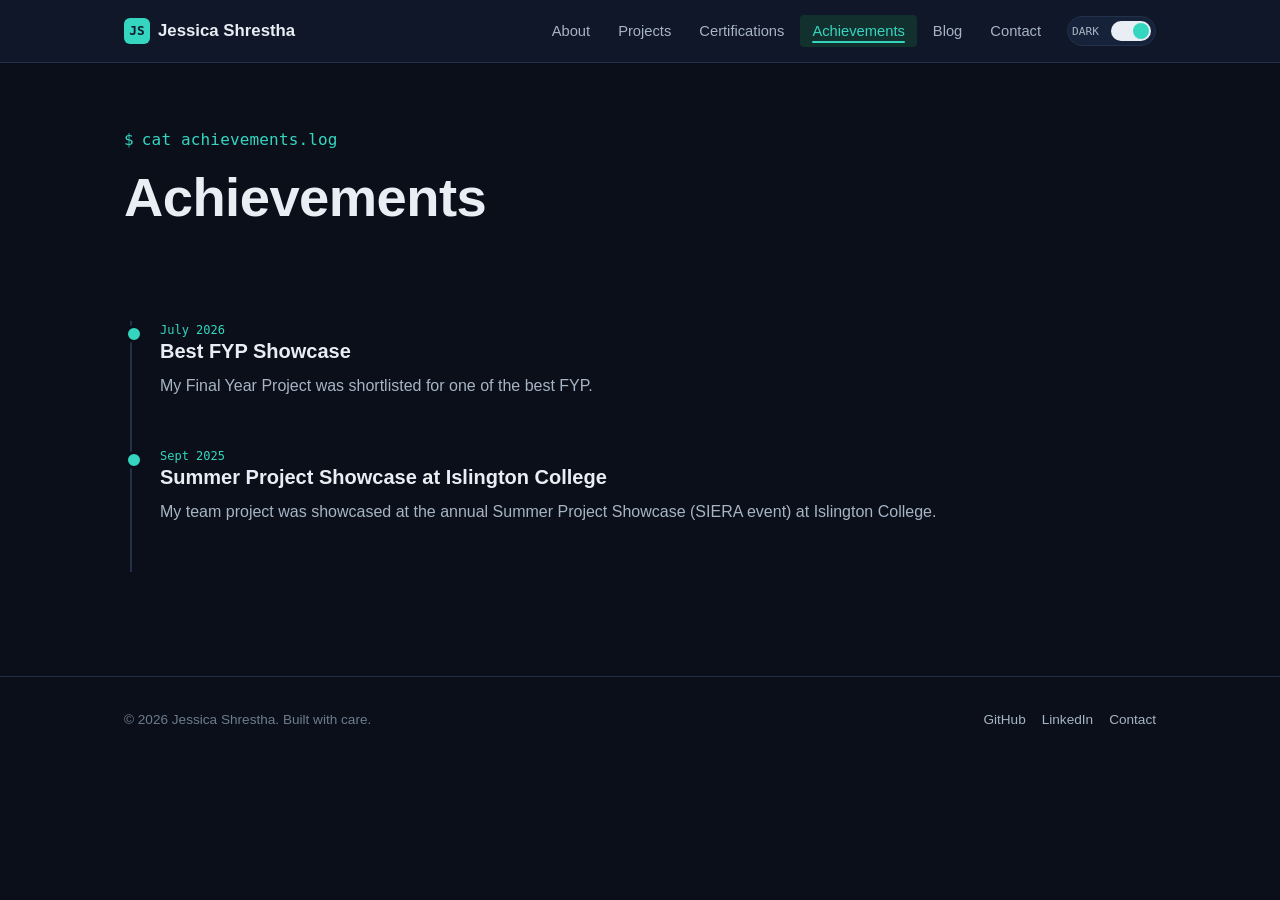
==== achievements.html @ 0f310fb1 "Refined Portfolio" ====
<!DOCTYPE html>
<html lang="en" data-theme="dark">
<head>
<meta charset="UTF-8">
<meta name="viewport" content="width=device-width, initial-scale=1.0">
<title>Achievements — Jessica Shrestha</title>
<meta name="description" content="Awards, competitions, and milestones — Jessica Shrestha.">
<meta http-equiv="Content-Security-Policy" content="default-src 'self'; script-src 'self'; style-src 'self' https://fonts.googleapis.com; font-src https://fonts.gstatic.com; img-src 'self' data:; connect-src 'self'; object-src 'none'; base-uri 'self'; frame-ancestors 'none'; form-action 'self'">
<meta name="referrer" content="strict-origin-when-cross-origin">
<meta name="robots" content="index, follow">
<link rel="preconnect" href="https://fonts.googleapis.com">
<link rel="preconnect" href="https://fonts.gstatic.com" crossorigin>
<link href="https://fonts.googleapis.com/css2?family=Space+Grotesk:wght@500;600;700&family=Inter:wght@400;500;600&family=IBM+Plex+Mono:wght@400;500&display=swap" rel="stylesheet">
<link rel="stylesheet" href="css/tokens.css">
<link rel="stylesheet" href="css/style.css">
</head>
<body>

<nav class="nav">
  <div class="nav__inner">
    <a href="index.html" class="brand"><span class="brand__mark">JS</span> Jessica Shrestha</a>
    <div class="nav__right">
      <ul class="nav__links">
        <li><a href="index.html">About</a></li>
        <li><a href="projects.html">Projects</a></li>
        <li><a href="certifications.html">Certifications</a></li>
        <li><a href="achievements.html">Achievements</a></li>
        <li><a href="blogs.html">Blog</a></li>
        <li><a href="contact.html">Contact</a></li>
      </ul>
      <button class="theme-switch" aria-pressed="true" aria-label="Toggle dark mode">
        <span class="theme-switch__label">DARK</span>
        <span class="theme-switch__track"><span class="theme-switch__thumb"></span></span>
      </button>
      <button class="nav__toggle" aria-expanded="false" aria-label="Toggle navigation menu">☰</button>
    </div>
  </div>
</nav>

<header class="section section--tight">
  <div class="container">
    <p class="eyebrow">cat achievements.log</p>
    <h1>Achievements</h1>
    <p class="lede"> </p>
  </div>
</header>

<section class="section">
  <div class="container">
    <div class="timeline">

      <div class="timeline__item">
        <div class="timeline__date">July 2026</div>
        <h3>Best FYP Showcase</h3>
        <p>My Final Year Project was shortlisted for one of the best FYP.</p>
      </div>

      <div class="timeline__item">
        <div class="timeline__date">Sept 2025</div>
        <h3>Summer Project Showcase at Islington College</h3>
        <p>My team project was showcased at the annual Summer Project Showcase (SIERA event) at Islington College.</p>
      </div>

    

    </div>
  </div>
</section>

<footer class="footer">
  <div class="container footer__inner">
    <span>&copy; 2026 Jessica Shrestha. Built with care.</span>
    <div class="footer__links">
      <a href="https://github.com/jesi964" target="_blank" rel="noopener noreferrer">GitHub</a>
      <a href="https://www.linkedin.com/in/jessicashrestha/" target="_blank" rel="noopener noreferrer">LinkedIn</a>
      <a href="contact.html">Contact</a>
    </div>
  </div>
</footer>

<script src="js/theme.js"></script>
<script src="js/main.js"></script>
</body>
</html>
---- css/tokens.css ----
/* ============================================
   DESIGN TOKENS — Jessica Shrestha Portfolio
   Theme: "Secure by design" — SOC dashboard meets
   clean editorial. Light default, dark optional.
   ============================================ */

:root {
  /* -- Light mode (default) -- */
  --bg: #F5F8F9;
  --surface: #FFFFFF;
  --surface-alt: #ECF1F3;
  --ink: #101820;
  --ink-soft: #4A5560;
  --ink-faint: #7C8892;
  --accent: #0F7173;
  --accent-strong: #0A5254;
  --accent-soft: #DCEEEE;
  --warn: #B4790A;
  --warn-soft: #FBF0DA;
  --ok: #26773B;
  --ok-soft: #E1F2E4;
  --danger: #B3261E;
  --danger-soft: #FBE4E2;
  --border: #DCE3E6;
  --border-strong: #C2CCD1;
  --shadow: 0 1px 2px rgba(16, 24, 32, 0.04), 0 8px 24px rgba(16, 24, 32, 0.06);
  --radius-sm: 4px;
  --radius-md: 8px;
  --radius-lg: 14px;

  --font-display: 'Space Grotesk', 'Segoe UI', sans-serif;
  --font-body: 'Inter', 'Segoe UI', sans-serif;
  --font-mono: 'IBM Plex Mono', 'Consolas', monospace;

  color-scheme: light;
}

html[data-theme="dark"] {
  --bg: #0A0F1A;
  --surface: #111A2B;
  --surface-alt: #16213500;
  --surface-alt: #16213A;
  --ink: #E9EEF4;
  --ink-soft: #A7B4C4;
  --ink-faint: #6E7C8E;
  --accent: #35D6C0;
  --accent-strong: #7EEFDD;
  --accent-soft: #12302E;
  --warn: #F2B705;
  --warn-soft: #2E2610;
  --ok: #4ADE80;
  --ok-soft: #12301D;
  --danger: #F87171;
  --danger-soft: #331616;
  --border: #223049;
  --border-strong: #2F4064;
  --shadow: 0 1px 2px rgba(0, 0, 0, 0.3), 0 12px 32px rgba(0, 0, 0, 0.35);

  color-scheme: dark;
}

* { box-sizing: border-box; }

html { scroll-behavior: smooth; }

@media (prefers-reduced-motion: reduce) {
  html { scroll-behavior: auto; }
  *, *::before, *::after {
    animation-duration: 0.001ms !important;
    animation-iteration-count: 1 !important;
    transition-duration: 0.001ms !important;
  }
}
---- css/style.css ----
/* ============================================
   BASE
   ============================================ */
body {
  margin: 0;
  background: var(--bg);
  color: var(--ink);
  font-family: var(--font-body);
  font-size: 16px;
  line-height: 1.6;
  transition: background 0.25s ease, color 0.25s ease;
}

img { max-width: 100%; display: block; }

a { color: var(--accent); text-decoration: none; }
a:hover { text-decoration: underline; }

h1, h2, h3, h4 {
  font-family: var(--font-display);
  color: var(--ink);
  line-height: 1.15;
  margin: 0 0 0.5em;
}

h1 { font-size: clamp(2.2rem, 5vw, 3.4rem); letter-spacing: -0.01em; }
h2 { font-size: clamp(1.6rem, 3vw, 2.2rem); letter-spacing: -0.01em; }
h3 { font-size: 1.25rem; }

p { color: var(--ink-soft); margin: 0 0 1em; }

.mono {
  font-family: var(--font-mono);
  font-size: 0.82rem;
  letter-spacing: 0.02em;
}

.eyebrow {
  font-family: var(--font-mono);
  font-size: 1rem;
  color: var(--accent);
  text-transform: none;
  letter-spacing: 0.01em;
  display: inline-flex;
  align-items: center;
  gap: 0.5em;
  margin-bottom: 0.9em;
}
.eyebrow::before { content: "$";  }

.container {
  max-width: 1080px;
  margin: 0 auto;
  padding: 0 24px;
}

/* Visible keyboard focus everywhere */
a:focus-visible, button:focus-visible, input:focus-visible,
textarea:focus-visible, [tabindex]:focus-visible {
  outline: 2px solid var(--accent);
  outline-offset: 3px;
  border-radius: 3px;
}

/* ============================================
   NAV
   ============================================ */
.nav {
  position: sticky;
  top: 0;
  z-index: 40;
  background: color-mix(in srgb, var(--surface) 88%, transparent);
  backdrop-filter: blur(10px);
  border-bottom: 1px solid var(--border);
}

.nav__inner {
  max-width: 1080px;
  margin: 0 auto;
  padding: 16px 24px;
  display: flex;
  align-items: center;
  justify-content: space-between;
  gap: 16px;
}

.brand {
  font-family: var(--font-display);
  font-weight: 600;
  font-size: 1.05rem;
  color: var(--ink);
  display: inline-flex;
  align-items: center;
  gap: 8px;
}
.brand:hover { text-decoration: none; }
.brand__mark {
  width: 26px; height: 26px;
  border-radius: 6px;
  background: var(--accent);
  color: var(--surface);
  display: inline-flex;
  align-items: center;
  justify-content: center;
  font-family: var(--font-mono);
  font-size: 0.8rem;
  font-weight: 700;
}

.nav__right {
  display: flex;
  align-items: center;
  gap: 14px;
}

.nav__links {
  display: flex;
  align-items: center;
  gap: 4px;
  list-style: none;
  margin: 0;
  padding: 0;
}

.nav__links a {
  color: var(--ink-soft);
  font-size: 0.92rem;
  font-weight: 500;
  padding: 8px 12px;
  border-radius: var(--radius-sm);
  position: relative;
  transition: color 0.15s ease;
}
.nav__links a::after {
  content: "";
  position: absolute;
  left: 12px; right: 12px; bottom: 4px;
  height: 2px;
  background: var(--accent);
  border-radius: 2px;
  transform: scaleX(0);
  transform-origin: left;
  transition: transform 0.22s cubic-bezier(.22,1,.36,1);
}
.nav__links a:hover { color: var(--ink); text-decoration: none; }
.nav__links a:hover::after { transform: scaleX(1); }
.nav__links a[aria-current="page"] {
  color: var(--accent);
  background: var(--accent-soft);
}
.nav__links a[aria-current="page"]::after { transform: scaleX(1); }

.nav__toggle {
  display: none;
  background: none;
  border: 1px solid var(--border-strong);
  border-radius: var(--radius-sm);
  padding: 8px 10px;
  cursor: pointer;
  color: var(--ink);
}

/* Theme switch — styled like a terminal power toggle */
.theme-switch {
  display: inline-flex;
  align-items: center;
  gap: 8px;
  background: var(--surface-alt);
  border: 1px solid var(--border);
  border-radius: 999px;
  padding: 4px;
  cursor: pointer;
  font-family: var(--font-mono);
  font-size: 0.7rem;
  transition: border-color 0.15s ease, transform 0.15s cubic-bezier(.34,1.56,.64,1);
}
.theme-switch:hover { border-color: var(--accent); }
.theme-switch:active { transform: scale(0.94); }
.theme-switch__track {
  width: 40px; height: 20px;
  border-radius: 999px;
  background: var(--ink);
  position: relative;
  transition: background 0.2s ease;
}
.theme-switch__thumb {
  position: absolute;
  top: 2px; left: 2px;
  width: 16px; height: 16px;
  border-radius: 50%;
  background: var(--accent);
  transition: transform 0.28s cubic-bezier(.34,1.56,.64,1);
}
html[data-theme="dark"] .theme-switch__thumb { transform: translateX(20px); }
.theme-switch__label { color: var(--ink-soft); padding-right: 4px; }

/* ============================================
   HERO
   ============================================ */
.hero {
  padding: 72px 0 56px;
  border-bottom: 1px solid var(--border);
}
.hero__grid {
  display: grid;
  grid-template-columns: 1.3fr 0.9fr;
  gap: 48px;
  align-items: center;
}
.hero__tagline { font-size: 1.1rem; max-width: 46ch; }
.hero__actions { display: flex; gap: 12px; margin-top: 24px; flex-wrap: wrap; }

.hero__terminal-wrap { position: relative; }

.hero__terminal {
  background: var(--ink);
  color: #C9E8E4;
  border-radius: var(--radius-lg);
  padding: 20px 22px;
  font-family: var(--font-mono);
  font-size: 0.82rem;
  box-shadow: var(--shadow);
  line-height: 1.7;
  min-height: 176px;
  cursor: pointer;
  transition: box-shadow 0.2s ease, transform 0.2s cubic-bezier(.22,1,.36,1);
}
.hero__terminal:hover { box-shadow: 0 16px 34px -14px color-mix(in srgb, var(--accent) 45%, transparent), var(--shadow); }
.hero__terminal:active { transform: scale(0.995); }
html[data-theme="dark"] .hero__terminal { background: #050810; border: 1px solid var(--border); }
.hero__terminal .dim { color: #6E8B87; }
.hero__terminal .accent { color: #35D6C0; }
.hero__terminal .caret {
  display: inline-block; width: 7px; height: 14px;
  background: #35D6C0; vertical-align: -2px;
  animation: blink 1.1s step-end infinite;
}
@keyframes blink { 50% { opacity: 0; } }

.hero__terminal-hint {
  text-align: right;
  color: var(--ink-faint);
  margin-top: 8px;
  opacity: 0.8;
}

/* ============================================
   PET MASCOT
   ============================================ */
.pet {
  position: absolute;
  right: -18px;
  bottom: -34px;
  background: none;
  border: none;
  padding: 0;
  cursor: pointer;
  line-height: 0;
  filter: drop-shadow(0 8px 14px rgba(0,0,0,0.18));
}
.pet svg { display: block; animation: pet-bob 3.2s ease-in-out infinite; }
.pet:hover svg { animation-duration: 1s; }

.pet__eyes ellipse { animation: pet-blink 4.5s ease-in-out infinite; transform-origin: center; }
.pet__tail {
  fill: var(--accent-strong);
  transform-origin: 18px 72px;
  animation: pet-tail 2.6s ease-in-out infinite;
}

@keyframes pet-bob {
  0%, 100% { transform: translateY(0); }
  50% { transform: translateY(-5px); }
}
@keyframes pet-blink {
  0%, 92%, 100% { transform: scaleY(1); }
  95% { transform: scaleY(0.1); }
}
@keyframes pet-tail {
  0%, 100% { transform: rotate(0deg); }
  50% { transform: rotate(-16deg); }
}

.pet--bounce svg { animation: pet-pounce 0.5s cubic-bezier(.34,1.56,.64,1); }
@keyframes pet-pounce {
  0% { transform: scale(1) translateY(0); }
  40% { transform: scale(0.92, 1.08) translateY(-10px); }
  100% { transform: scale(1) translateY(0); }
}

.pet__bubble {
  position: absolute;
  bottom: 100%;
  right: 0;
  margin-bottom: 10px;
  background: var(--surface);
  color: var(--ink);
  border: 1px solid var(--border);
  border-radius: var(--radius-md);
  padding: 8px 12px;
  font-family: var(--font-body);
  font-size: 0.78rem;
  font-weight: 500;
  white-space: nowrap;
  box-shadow: var(--shadow);
  opacity: 0;
  transform: translateY(6px) scale(0.95);
  transform-origin: bottom right;
  transition: opacity 0.18s ease, transform 0.18s cubic-bezier(.34,1.56,.64,1);
  pointer-events: none;
}
.pet__bubble.is-visible { opacity: 1; transform: translateY(0) scale(1); }
.pet__bubble::after {
  content: "";
  position: absolute;
  top: 100%; right: 18px;
  border: 6px solid transparent;
  border-top-color: var(--surface);
}

@media (max-width: 520px) {
  .pet { transform: scale(0.8); right: -10px; bottom: -22px; }
  .pet__bubble { white-space: normal; max-width: 160px; }
}

/* ============================================
   BUTTONS
   ============================================ */
.btn {
  display: inline-flex;
  align-items: center;
  gap: 8px;
  font-family: var(--font-body);
  font-weight: 600;
  font-size: 0.92rem;
  padding: 11px 20px;
  border-radius: var(--radius-sm);
  border: 1px solid transparent;
  cursor: pointer;
  position: relative;
  overflow: hidden;
  transition: transform 0.18s cubic-bezier(.34,1.56,.64,1), box-shadow 0.2s ease, background 0.15s ease, border-color 0.15s ease;
}
.btn:hover { text-decoration: none; transform: translateY(-2px); }
.btn:active { transform: translateY(0) scale(0.97); }

.btn--primary { background: var(--accent); color: #fff; box-shadow: 0 1px 2px rgba(0,0,0,0.08); }
.btn--primary:hover { background: var(--accent-strong); box-shadow: 0 8px 20px -6px color-mix(in srgb, var(--accent) 60%, transparent); }

.btn--ghost { background: transparent; border-color: var(--border-strong); color: var(--ink); }
.btn--ghost:hover { background: var(--surface-alt); border-color: var(--accent); color: var(--accent); }

/* ============================================
   SECTIONS / CARDS
   ============================================ */
.section { padding: 64px 0; }
.section--alt { background: var(--surface-alt); }
.section--tight { padding-bottom: 0; }
.lede { max-width: 60ch; }
.section__head { max-width: 62ch; margin-bottom: 36px; }

.grid {
  display: grid;
  gap: 20px;
  grid-template-columns: repeat(auto-fit, minmax(260px, 1fr));
}

.card {
  background: var(--surface);
  border: 1px solid var(--border);
  border-radius: var(--radius-md);
  padding: 22px;
  box-shadow: var(--shadow);
  display: flex;
  flex-direction: column;
  gap: 10px;
  transition: transform 0.22s cubic-bezier(.22,1,.36,1), border-color 0.2s ease, box-shadow 0.22s ease;
}
.card:hover {
  transform: translateY(-5px);
  border-color: color-mix(in srgb, var(--accent) 45%, var(--border));
  box-shadow: 0 16px 32px -14px color-mix(in srgb, var(--accent) 35%, transparent), var(--shadow);
}

.tag {
  display: inline-block;
  font-family: var(--font-mono);
  font-size: 0.7rem;
  padding: 3px 8px;
  border-radius: 999px;
  background: var(--accent-soft);
  color: var(--accent-strong);
  border: 1px solid color-mix(in srgb, var(--accent) 30%, transparent);
  transition: transform 0.15s cubic-bezier(.34,1.56,.64,1), background 0.15s ease;
}
.tag:hover { transform: translateY(-2px) scale(1.04); }
.tag--warn { background: var(--warn-soft); color: var(--warn); }
.tag--ok { background: var(--ok-soft); color: var(--ok); }

.tag-row { display: flex; gap: 6px; flex-wrap: wrap; }

.card__links { display: flex; gap: 14px; margin-top: auto; padding-top: 6px; font-size: 0.88rem; }

/* Timeline (Achievements) */
.timeline { border-left: 2px solid var(--border); margin-left: 6px; }
.timeline__item { position: relative; padding: 0 0 32px 28px; }
.timeline__item::before {
  content: "";
  position: absolute; left: -7px; top: 4px;
  width: 12px; height: 12px; border-radius: 50%;
  background: var(--accent);
  border: 3px solid var(--bg);
}
.timeline__date { font-family: var(--font-mono); font-size: 0.75rem; color: var(--accent); }

/* Blog list */
.blog-card { cursor: pointer; }
.blog-card__meta { font-family: var(--font-mono); font-size: 0.72rem; color: var(--ink-faint); }
.blog-card__excerpt { flex: 1; }
.blog-card__read { font-size: 0.85rem; font-weight: 600; color: var(--accent); }

/* Modal for full blog post */
.modal-backdrop {
  position: fixed; inset: 0;
  background: rgba(8, 12, 18, 0.55);
  display: none;
  align-items: flex-start;
  justify-content: center;
  padding: 6vh 16px;
  z-index: 100;
}
.modal-backdrop.is-open { display: flex; }
.modal {
  background: var(--surface);
  border: 1px solid var(--border);
  border-radius: var(--radius-lg);
  max-width: 680px;
  width: 100%;
  max-height: 86vh;
  overflow-y: auto;
  padding: 32px;
  box-shadow: var(--shadow);
}
.modal__close {
  float: right;
  background: var(--surface-alt);
  border: 1px solid var(--border);
  border-radius: var(--radius-sm);
  width: 32px; height: 32px;
  cursor: pointer;
  color: var(--ink);
}
.modal__body p { color: var(--ink-soft); }

/* Contact links */
.contact-links {
  display: flex;
  flex-direction: column;
  gap: 14px;
  max-width: 520px;
}
.contact-link {
  display: flex;
  align-items: center;
  gap: 16px;
  background: var(--surface);
  border: 1px solid var(--border);
  border-radius: var(--radius-md);
  padding: 18px 20px;
  box-shadow: var(--shadow);
  color: var(--ink);
  transition: transform 0.22s cubic-bezier(.22,1,.36,1), border-color 0.2s ease, box-shadow 0.22s ease;
}
.contact-link:hover {
  text-decoration: none;
  transform: translateY(-4px) translateX(2px);
  border-color: color-mix(in srgb, var(--accent) 45%, var(--border));
  box-shadow: 0 16px 32px -14px color-mix(in srgb, var(--accent) 35%, transparent), var(--shadow);
}
.contact-link:active { transform: translateY(-1px) scale(0.99); }
.contact-link__icon {
  width: 46px; height: 46px;
  border-radius: 50%;
  display: inline-flex;
  align-items: center;
  justify-content: center;
  background: var(--accent-soft);
  color: var(--accent-strong);
  flex-shrink: 0;
}
.contact-link__body { display: flex; flex-direction: column; gap: 2px; flex: 1; }
.contact-link__label { font-family: var(--font-display); font-weight: 600; font-size: 1.05rem; }
.contact-link__handle { color: var(--ink-faint); font-size: 0.78rem; }
.contact-link__arrow {
  color: var(--accent);
  font-size: 1.1rem;
  transition: transform 0.2s cubic-bezier(.34,1.56,.64,1);
}
.contact-link:hover .contact-link__arrow { transform: translate(3px, -3px); }

/* ============================================
   SCROLL REVEAL
   ============================================ */
.reveal {
  opacity: 0;
  transform: translateY(18px);
  transition: opacity 0.6s ease, transform 0.6s cubic-bezier(.22,1,.36,1);
}
.reveal.is-visible { opacity: 1; transform: translateY(0); }
@media (prefers-reduced-motion: reduce) {
  .reveal { opacity: 1; transform: none; transition: none; }
}

/* ============================================
   AVATAR
   ============================================ */
.avatar {
  width: 40px; height: 40px;
  border-radius: 50%;
  display: inline-flex;
  align-items: center;
  justify-content: center;
  font-family: var(--font-display);
  font-weight: 700;
  font-size: 1rem;
  color: #fff;
  background: linear-gradient(135deg, var(--accent), var(--accent-strong));
  position: relative;
  margin-bottom: 22px;
}
.avatar::before {
  content: "";
  position: absolute;
  inset: -2px;
  border-radius: 50%;
  border: 2px solid color-mix(in srgb, var(--accent) 55%, transparent);
}
/*@keyframes spin { to { transform: rotate(360deg); } }*/

/* ============================================
   STATS ROW
   ============================================ */
.stats { border-bottom: 1px solid var(--border); background: var(--surface); }
.stats__row {
  display: grid;
  grid-template-columns: repeat(4, 1fr);
  gap: 16px;
  padding: 28px 24px;
}
.stats__item {
  display: flex;
  flex-direction: column;
  align-items: center;
  text-align: center;
  gap: 4px;
  padding: 10px;
  border-radius: var(--radius-sm);
  transition: transform 0.2s cubic-bezier(.34,1.56,.64,1);
}
.stats__item:hover { transform: translateY(-3px); }
.stats__num { font-family: var(--font-display); font-size: 1.7rem; font-weight: 700; color: var(--accent); }
.stats__label { color: var(--ink-faint); font-size: 0.72rem; }

@media (max-width: 640px) {
  .stats__row { grid-template-columns: repeat(2, 1fr); }
}

/* ============================================
   SCAN WIDGET (interactive demo)
   ============================================ */
.scan-widget {
  background: var(--surface);
  border: 1px solid var(--border);
  border-radius: var(--radius-lg);
  padding: 24px;
  box-shadow: var(--shadow);
}
.scan-widget__head {
  display: flex;
  align-items: center;
  gap: 16px;
  flex-wrap: wrap;
  margin-bottom: 16px;
}
.scan-widget__hint { color: var(--ink-faint); font-size: 0.72rem; }
.scan-widget__output {
  background: var(--ink);
  color: #C9E8E4;
  border-radius: var(--radius-md);
  padding: 18px 20px;
  min-height: 64px;
  font-size: 0.82rem;
  line-height: 1.8;
}
html[data-theme="dark"] .scan-widget__output { background: #050810; border: 1px solid var(--border); }
.scan-widget__output:empty::before {
  content: "Output will appear here.";
  color: #6E8B87;
}
.scan-line { opacity: 0; animation: scan-in 0.3s ease forwards; }
@keyframes scan-in { to { opacity: 1; } }
.scan-line .ok { color: #35D6C0; }
.scan-line.scan-line--final {
  color: #35D6C0;
  font-weight: 600;
  margin-top: 6px;
}

/* ============================================
   FOOTER
   ============================================ */
.footer {
  border-top: 1px solid var(--border);
  padding: 32px 0 40px;
  margin-top: 40px;
}
.footer__inner {
  display: flex;
  justify-content: space-between;
  align-items: center;
  flex-wrap: wrap;
  gap: 12px;
  font-size: 0.85rem;
  color: var(--ink-faint);
}
.footer__links { display: flex; gap: 16px; }
.footer__links a { color: var(--ink-soft); }

/* ============================================
   RESPONSIVE
   ============================================ */
@media (max-width: 820px) {
  .hero__grid { grid-template-columns: 1fr; }
}

@media (max-width: 720px) {
  .nav__toggle { display: inline-flex; align-items: center; }
  .nav__right { position: relative; }
  .nav__links {
    position: absolute;
    top: calc(100% + 16px); left: -24px; right: -24px;
    width: 100vw;
    background: var(--surface);
    border-bottom: 1px solid var(--border);
    flex-direction: column;
    align-items: stretch;
    padding: 8px 24px 16px;
    display: none;
  }
  .nav__links.is-open { display: flex; }
  .nav__links a { padding: 12px 8px; }
  .theme-switch__label { display: none; }
}
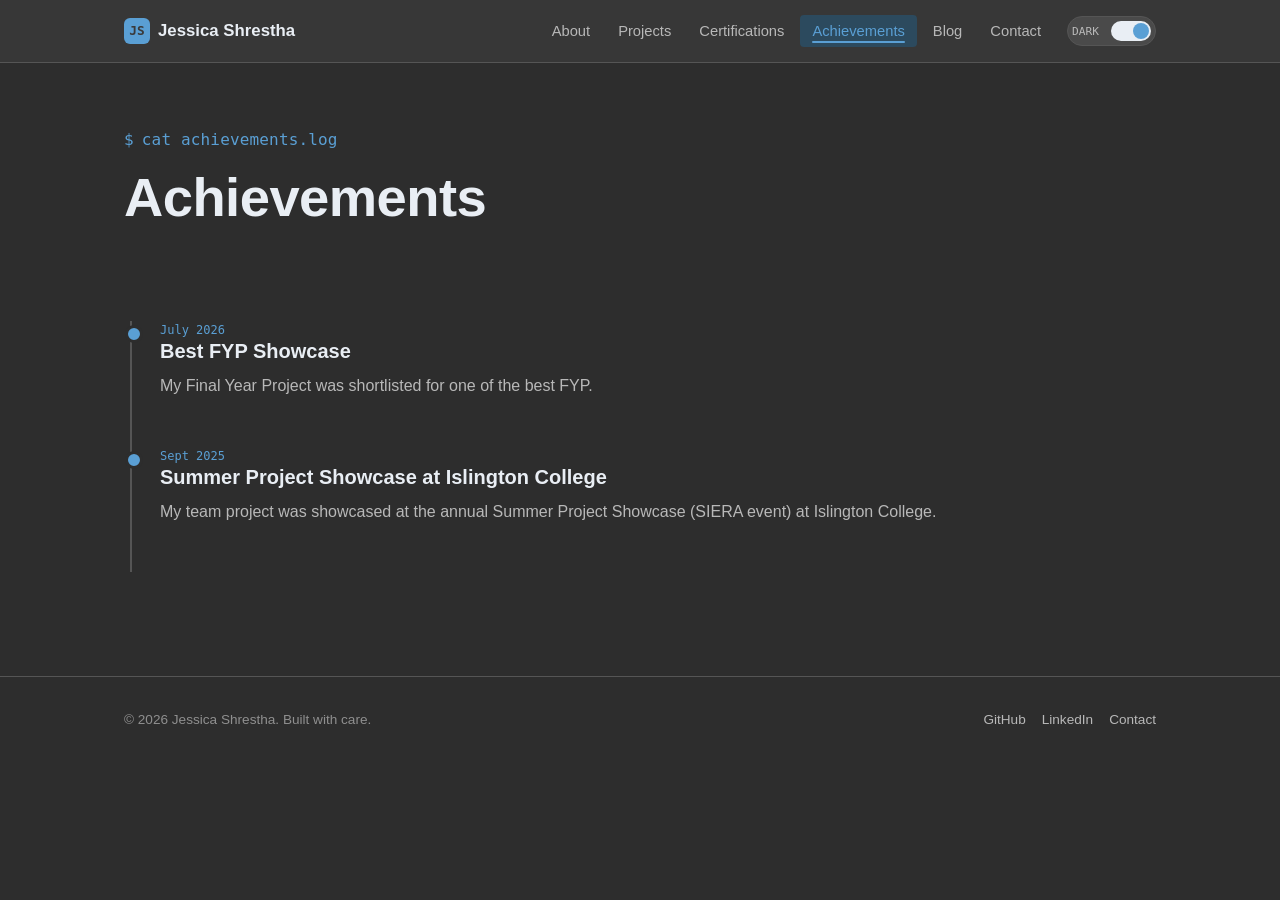
==== commit 022d856c: "Load Poppins font and fix custom domain to www" ====
--- a/achievements.html
+++ b/achievements.html
@@ -10,7 +10,7 @@
 <meta name="robots" content="index, follow">
 <link rel="preconnect" href="https://fonts.googleapis.com">
 <link rel="preconnect" href="https://fonts.gstatic.com" crossorigin>
-<link href="https://fonts.googleapis.com/css2?family=Space+Grotesk:wght@500;600;700&family=Inter:wght@400;500;600&family=IBM+Plex+Mono:wght@400;500&display=swap" rel="stylesheet">
+<link href="https://fonts.googleapis.com/css2?family=Poppins:wght@400;500;600;700&family=IBM+Plex+Mono:wght@400;500&display=swap" rel="stylesheet">
 <link rel="stylesheet" href="css/tokens.css">
 <link rel="stylesheet" href="css/style.css">
 </head>
--- a/css/tokens.css
+++ b/css/tokens.css
@@ -28,32 +28,31 @@
   --radius-md: 8px;
   --radius-lg: 14px;
 
-  --font-display: 'Space Grotesk', 'Segoe UI', sans-serif;
-  --font-body: 'Inter', 'Segoe UI', sans-serif;
+  --font-display: 'Poppins', 'Segoe UI', sans-serif;
+  --font-body: 'Poppins', 'Segoe UI', sans-serif;
   --font-mono: 'IBM Plex Mono', 'Consolas', monospace;
 
   color-scheme: light;
 }
 
 html[data-theme="dark"] {
-  --bg: #0A0F1A;
-  --surface: #111A2B;
-  --surface-alt: #16213500;
-  --surface-alt: #16213A;
+  --bg: #2D2D2D;
+  --surface: #3A3A3A;
+  --surface-alt: #4A4A4A;
   --ink: #E9EEF4;
-  --ink-soft: #A7B4C4;
-  --ink-faint: #6E7C8E;
-  --accent: #35D6C0;
-  --accent-strong: #7EEFDD;
-  --accent-soft: #12302E;
-  --warn: #F2B705;
-  --warn-soft: #2E2610;
-  --ok: #4ADE80;
-  --ok-soft: #12301D;
-  --danger: #F87171;
-  --danger-soft: #331616;
-  --border: #223049;
-  --border-strong: #2F4064;
+  --ink-soft: #B8B8B8;
+  --ink-faint: #8F8F8F;
+  --accent: #5A9FD4;
+  --accent-strong: #7CB5E8;
+  --accent-soft: #2C4A5E;
+  --warn: #E8B854;
+  --warn-soft: #3D3020;
+  --ok: #6BA583;
+  --ok-soft: #1F3A28;
+  --danger: #D97373;
+  --danger-soft: #452424;
+  --border: #555555;
+  --border-strong: #6B6B6B;
   --shadow: 0 1px 2px rgba(0, 0, 0, 0.3), 0 12px 32px rgba(0, 0, 0, 0.35);
 
   color-scheme: dark;
